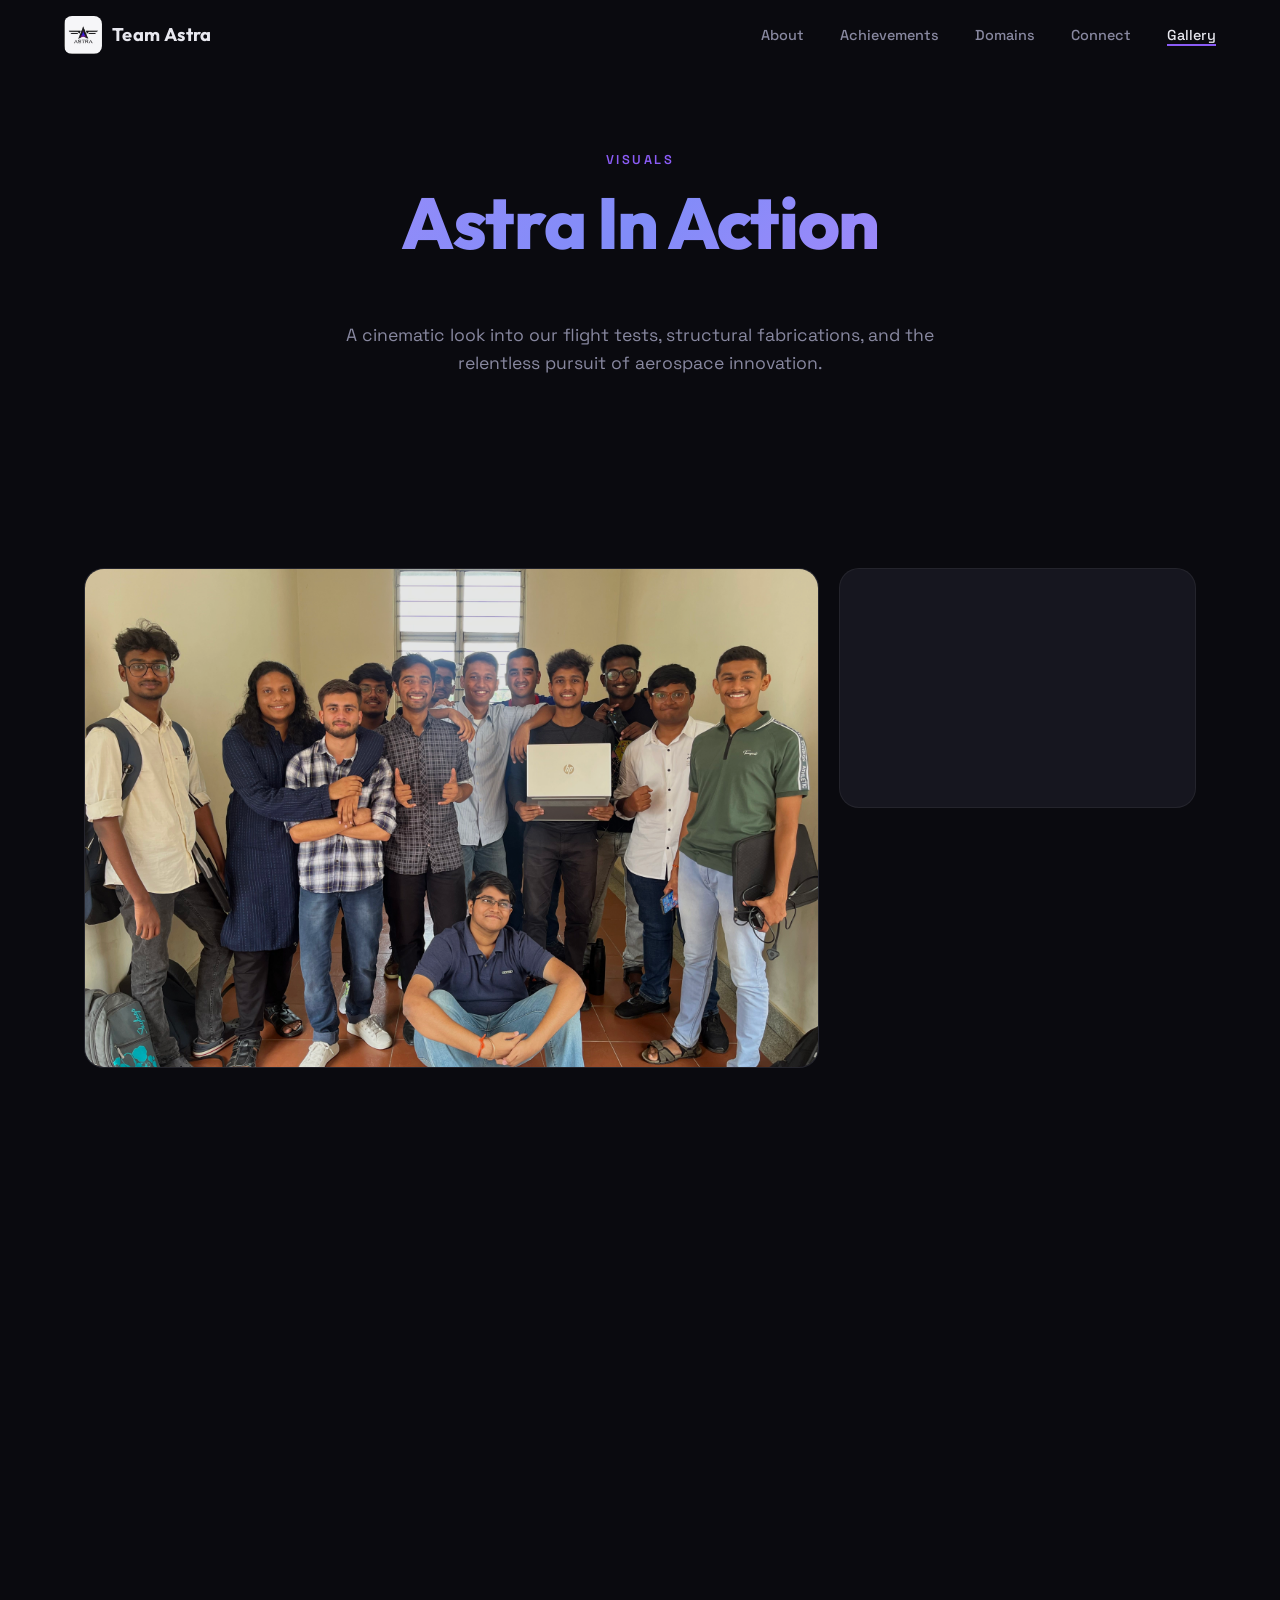
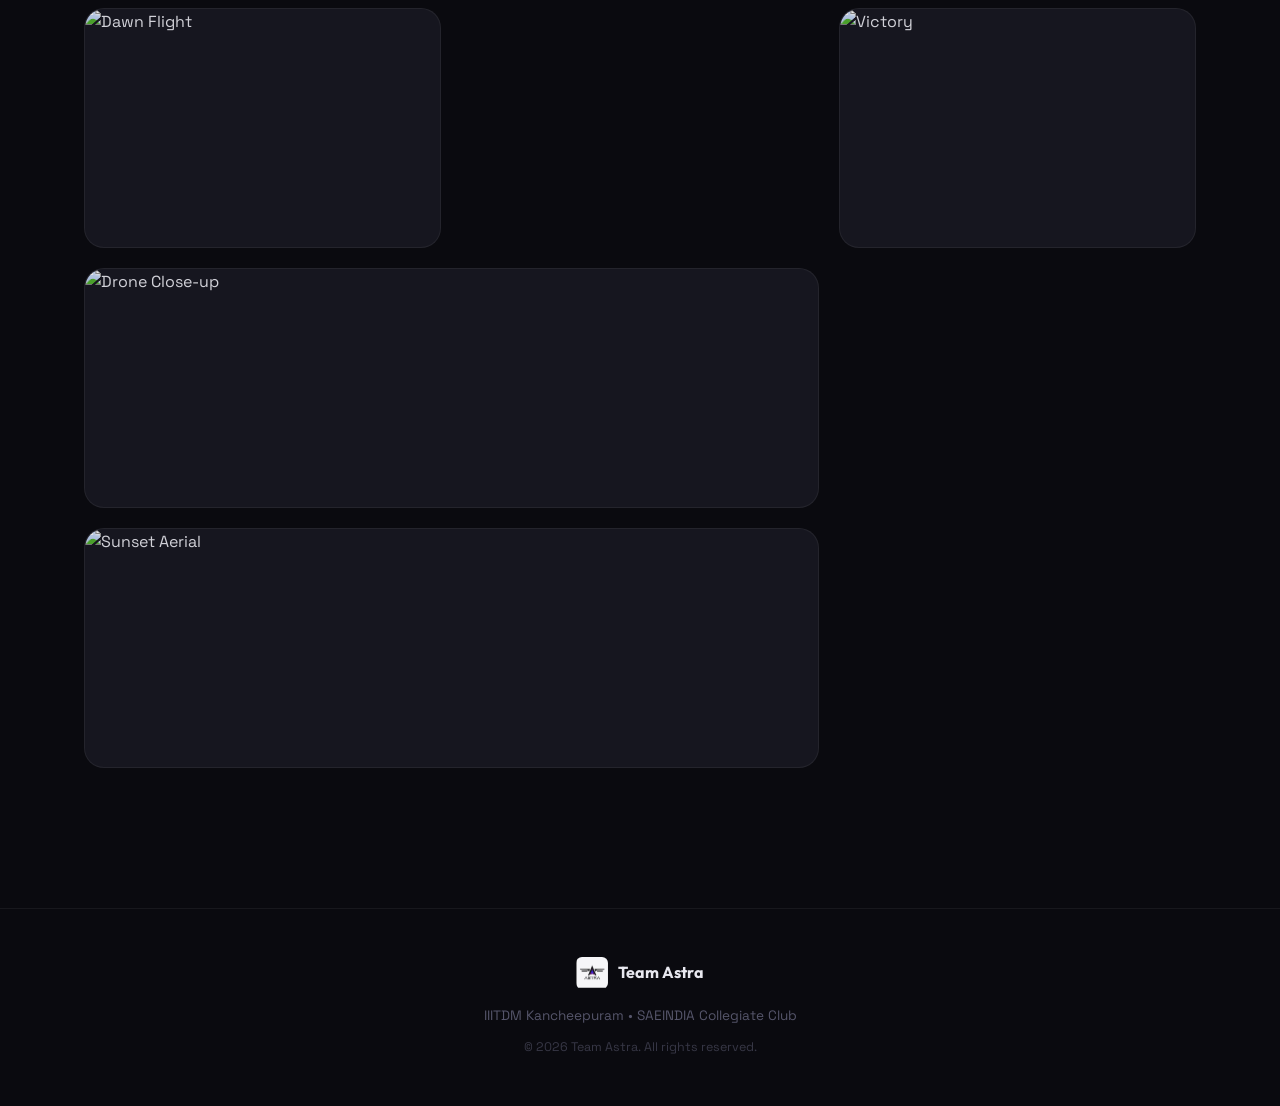
==== gallery.html @ 0d1cd8f7 "Add files via upload" ====
<!DOCTYPE html>
<html lang="en">
<head>
  <meta charset="UTF-8" />
  <meta name="viewport" content="width=device-width, initial-scale=1.0" />
  <title>Team Astra — Gallery</title>
  <link rel="icon" href="Screenshot 2026-04-18 205503.png" type="image/png" />
  <link rel="preconnect" href="https://fonts.googleapis.com" />
  <link rel="preconnect" href="https://fonts.gstatic.com" crossorigin />
  <link href="https://fonts.googleapis.com/css2?family=Outfit:wght@300;400;500;600;700;800;900&family=Space+Grotesk:wght@400;500;600;700&display=swap" rel="stylesheet" />
  <link rel="stylesheet" href="style.css" />
  <style>
    /* Surprising Gallery UI Upgrade */
    .gallery-grid {
        display: grid;
        grid-template-columns: repeat(auto-fill, minmax(280px, 1fr));
        grid-auto-rows: 240px;
        gap: 20px;
        grid-auto-flow: dense;
        padding: 20px;
    }

    .gallery-item {
        position: relative;
        border-radius: 20px;
        overflow: hidden;
        border: 1px solid var(--clr-border);
        background: var(--clr-surface);
        display: block;
        transition: all 0.5s cubic-bezier(0.25, 1, 0.5, 1);
        cursor: pointer;
        transform: perspective(1000px) rotateX(0deg) rotateY(0deg);
        transform-style: preserve-3d;
    }

    .gallery-item:hover {
        transform: perspective(1000px) translateY(-10px) rotateX(2deg) rotateY(-2deg);
        border-color: var(--clr-accent);
        box-shadow: 0 20px 40px rgba(139, 92, 246, 0.3), 0 0 20px rgba(139, 92, 246, 0.2) inset;
        z-index: 10;
    }

    .gallery-item img, .gallery-item video {
        width: 100%;
        height: 100%;
        object-fit: cover;
        transition: transform 0.7s cubic-bezier(0.25, 1, 0.5, 1), filter 0.5s ease;
        filter: brightness(0.9) saturate(1.1);
    }

    .gallery-item:hover img, .gallery-item:hover video {
        transform: scale(1.12);
        filter: brightness(1.1) saturate(1.3);
    }

    .gallery-overlay {
        position: absolute;
        inset: 0;
        background: linear-gradient(to top, rgba(10, 10, 15, 0.9) 0%, rgba(139, 92, 246, 0.4) 40%, transparent 80%);
        opacity: 0;
        transition: opacity 0.4s ease;
        display: flex;
        flex-direction: column;
        justify-content: flex-end;
        padding: 24px;
        pointer-events: none;
    }

    .gallery-item:hover .gallery-overlay {
        opacity: 1;
    }

    .overlay-text {
        color: #fff;
        font-family: var(--ff-heading);
        font-weight: 700;
        font-size: 1.2rem;
        transform: translateY(20px);
        transition: transform 0.4s cubic-bezier(0.25, 1, 0.5, 1);
    }

    .overlay-sub {
        color: var(--clr-accent-3);
        font-size: 0.9rem;
        font-weight: 500;
        transform: translateY(20px);
        transition: transform 0.4s cubic-bezier(0.25, 1, 0.5, 1);
        transition-delay: 0.05s;
    }

    .gallery-item:hover .overlay-text,
    .gallery-item:hover .overlay-sub {
        transform: translateY(0);
    }

    /* Masonry dynamic spans */
    .span-col-2 { grid-column: span 2; }
    .span-row-2 { grid-row: span 2; }
    
    @media (max-width: 768px) {
        .span-col-2 { grid-column: span 1; }
    }
  </style>
</head>
<body>

  <!-- ============ NAVBAR ============ -->
  <nav id="navbar" class="navbar scrolled">
    <div class="nav-inner">
      <a href="index.html#hero" class="nav-logo" id="nav-logo">
        <img src="Screenshot 2026-04-18 205503.png" alt="Team Astra Logo" class="nav-logo-img" />
        <span class="nav-logo-text">Team Astra</span>
      </a>
      <ul class="nav-links" id="nav-links">
        <li><a href="index.html#about" class="nav-link">About</a></li>
        <li><a href="index.html#achievements" class="nav-link">Achievements</a></li>
        <li><a href="index.html#domains" class="nav-link">Domains</a></li>
        <li><a href="index.html#connect" class="nav-link">Connect</a></li>
        <li><a href="gallery.html" class="nav-link" style="color: var(--clr-text); border-bottom: 2px solid var(--clr-accent);">Gallery</a></li>
      </ul>
      <button class="nav-toggle" id="nav-toggle" aria-label="Toggle menu">
        <span></span><span></span><span></span>
      </button>
    </div>
  </nav>

  <!-- ============ GALLERY HEADER ============ -->
  <section class="section" style="padding-top: 150px; background: var(--clr-bg); text-align: center;">
    <div class="container">
      <div class="section-label reveal">Visuals</div>
      <h2 class="section-title reveal" style="font-size: clamp(2.5rem, 6vw, 4.5rem); background: var(--gradient-text); -webkit-background-clip: text; -webkit-text-fill-color: transparent;">Astra In Action</h2>
      <p class="reveal" style="color: var(--clr-text-muted); max-width: 600px; margin: 0 auto 50px; font-size: 1.1rem;">A cinematic look into our flight tests, structural fabrications, and the relentless pursuit of aerospace innovation.</p>
    </div>
  </section>

  <!-- ============ GALLERY GRID ============ -->
  <section class="section gallery" style="padding-top: 0; background: var(--clr-bg); min-height: 50vh;">
    <div class="container">
      <div class="gallery-grid">

        <!-- Media Items with Varied Spans for Masonry Effect -->
        <div class="gallery-item span-col-2 span-row-2 reveal">
            <img src="photos and videos/11.jpg" alt="Team Astra Drone" loading="lazy" />
            <div class="gallery-overlay">
                <span class="overlay-text">Flight Testing</span>
                <span class="overlay-sub">Autonomous Navigation</span>
            </div>
        </div>

        <div class="gallery-item reveal">
            <video src="photos and videos/20231023_120742.mp4" autoplay loop muted playsinline></video>
            <div class="gallery-overlay">
                <span class="overlay-text">Hover Dynamics</span>
                <span class="overlay-sub">Stability Test</span>
            </div>
        </div>

        <div class="gallery-item span-row-2 reveal">
            <img src="photos and videos/20231104_011208.jpg" alt="Fabrication" loading="lazy" />
            <div class="gallery-overlay">
                <span class="overlay-text">Late Night Fabrication</span>
                <span class="overlay-sub">Structural Integrity</span>
            </div>
        </div>

        <div class="gallery-item span-col-2 reveal">
            <img src="photos and videos/20231104_151605.jpg" alt="Pre-Flight" loading="lazy" />
            <div class="gallery-overlay">
                <span class="overlay-text">Pre-Flight Checks</span>
                <span class="overlay-sub">Avionics Calibration</span>
            </div>
        </div>

        <div class="gallery-item reveal">
            <img src="photos and videos/20231104_151922.jpg" alt="Takeoff" loading="lazy" />
            <div class="gallery-overlay">
                <span class="overlay-text">Lift Off</span>
                <span class="overlay-sub">AeroTHON Launch</span>
            </div>
        </div>

        <div class="gallery-item span-row-2 reveal">
            <img src="photos and videos/20231104_152540_001.jpg" alt="Mid-Air" loading="lazy" />
            <div class="gallery-overlay">
                <span class="overlay-text">Aerial Dominance</span>
                <span class="overlay-sub">Payload Delivery</span>
            </div>
        </div>

        <div class="gallery-item reveal">
            <img src="photos and videos/20231105_155848.jpg" alt="Team Work" loading="lazy" />
            <div class="gallery-overlay">
                <span class="overlay-text">The Squad</span>
                <span class="overlay-sub">Debriefing</span>
            </div>
        </div>

        <div class="gallery-item span-col-2 reveal">
            <img src="photos and videos/20231113_202451.jpg" alt="Drone Close-up" loading="lazy" />
            <div class="gallery-overlay">
                <span class="overlay-text">Engineering Precision</span>
                <span class="overlay-sub">Carbon Fiber Chassis</span>
            </div>
        </div>

        <div class="gallery-item reveal">
            <img src="photos and videos/20231118_062647.jpg" alt="Dawn Flight" loading="lazy" />
            <div class="gallery-overlay">
                <span class="overlay-text">Dawn Testing</span>
                <span class="overlay-sub">Pushing Limits</span>
            </div>
        </div>

        <div class="gallery-item span-col-2 reveal">
            <img src="photos and videos/20231118_172200.jpg" alt="Sunset Aerial" loading="lazy" />
            <div class="gallery-overlay">
                <span class="overlay-text">Dusk Flight</span>
                <span class="overlay-sub">Aerodynamic Excellence</span>
            </div>
        </div>

        <div class="gallery-item reveal">
            <img src="photos and videos/20231118_172207.jpg" alt="Victory" loading="lazy" />
            <div class="gallery-overlay">
                <span class="overlay-text">Mission Complete</span>
                <span class="overlay-sub">Team Astra</span>
            </div>
        </div>

      </div>
    </div>
  </section>

  <!-- ============ FOOTER ============ -->
  <footer class="footer" id="footer">
    <div class="container footer-inner">
      <div class="footer-logo">
        <img src="Screenshot 2026-04-18 205503.png" alt="Team Astra Logo" class="footer-logo-img" />
        <span class="footer-logo-text">Team Astra</span>
      </div>
      <p class="footer-text">IIITDM Kancheepuram &bull; SAEINDIA Collegiate Club</p>
      <p class="footer-copy">&copy; 2026 Team Astra. All rights reserved.</p>
    </div>
  </footer>

  <script src="script.js"></script>
</body>
</html>
---- style.css ----
/* ============================================
   Team Astra — Design System & Styles
   ============================================ */

/* === CSS Custom Properties === */
:root {
  /* Core palette — derived from logo's purple/blue gradient */
  --clr-bg:          #0a0a0f;
  --clr-bg-alt:      #111118;
  --clr-surface:     #16161f;
  --clr-surface-2:   #1e1e2a;
  --clr-border:      rgba(255, 255, 255, 0.06);
  --clr-border-hl:   rgba(138, 92, 246, 0.3);

  --clr-text:        #e8e8ef;
  --clr-text-muted:  #8888a0;
  --clr-text-dim:    #55556a;

  --clr-accent:      #8b5cf6;
  --clr-accent-2:    #6366f1;
  --clr-accent-3:    #a78bfa;
  --clr-glow:        rgba(139, 92, 246, 0.15);

  --gradient-main:   linear-gradient(135deg, #6366f1 0%, #8b5cf6 40%, #a855f7 100%);
  --gradient-text:   linear-gradient(135deg, #a78bfa 0%, #818cf8 50%, #c084fc 100%);
  --gradient-card:   linear-gradient(160deg, rgba(139,92,246,0.08) 0%, rgba(99,102,241,0.04) 100%);

  /* Typography */
  --ff-heading: 'Outfit', sans-serif;
  --ff-body:    'Space Grotesk', sans-serif;

  /* Spacing */
  --section-py:  120px;
  --container-w: 1200px;

  /* Motion */
  --ease-out-expo: cubic-bezier(0.16, 1, 0.3, 1);
  --ease-out-quint: cubic-bezier(0.22, 1, 0.36, 1);
}

/* === Reset === */
*, *::before, *::after {
  margin: 0;
  padding: 0;
  box-sizing: border-box;
}

html {
  scroll-behavior: smooth;
  -webkit-font-smoothing: antialiased;
  -moz-osx-font-smoothing: grayscale;
}

body {
  font-family: var(--ff-body);
  background: var(--clr-bg);
  color: var(--clr-text);
  line-height: 1.6;
  overflow-x: hidden;
}

a {
  text-decoration: none;
  color: inherit;
}

ul { list-style: none; }

img { max-width: 100%; display: block; }

.container {
  width: 90%;
  max-width: var(--container-w);
  margin: 0 auto;
}


/* ============================================
   NAVBAR
   ============================================ */
.navbar {
  position: fixed;
  top: 0;
  left: 0;
  width: 100%;
  z-index: 1000;
  padding: 16px 0;
  transition: background 0.4s ease, backdrop-filter 0.4s ease, padding 0.3s ease;
}

.navbar.scrolled {
  background: rgba(10, 10, 15, 0.85);
  backdrop-filter: blur(20px) saturate(1.4);
  -webkit-backdrop-filter: blur(20px) saturate(1.4);
  padding: 10px 0;
  border-bottom: 1px solid var(--clr-border);
}

.nav-inner {
  width: 90%;
  max-width: var(--container-w);
  margin: 0 auto;
  display: flex;
  align-items: center;
  justify-content: space-between;
}

.nav-logo {
  display: flex;
  align-items: center;
  gap: 10px;
}

.nav-logo-img {
  width: 38px;
  height: 38px;
  object-fit: contain;
  border-radius: 8px;
}

.nav-logo-text {
  font-family: var(--ff-heading);
  font-weight: 700;
  font-size: 1.15rem;
  letter-spacing: 0.02em;
}

.nav-links {
  display: flex;
  align-items: center;
  gap: 36px;
}

.nav-link {
  font-size: 0.9rem;
  font-weight: 500;
  color: var(--clr-text-muted);
  position: relative;
  transition: color 0.3s ease;
}

.nav-link:hover {
  color: var(--clr-text);
}

.nav-link::after {
  content: '';
  position: absolute;
  bottom: -4px;
  left: 0;
  width: 0;
  height: 2px;
  background: var(--gradient-main);
  border-radius: 2px;
  transition: width 0.35s var(--ease-out-expo);
}

.nav-link:hover::after {
  width: 100%;
}

/* Mobile toggle */
.nav-toggle {
  display: none;
  flex-direction: column;
  gap: 5px;
  background: none;
  border: none;
  cursor: pointer;
  padding: 4px;
}

.nav-toggle span {
  display: block;
  width: 24px;
  height: 2px;
  background: var(--clr-text);
  border-radius: 2px;
  transition: all 0.3s ease;
}

.nav-toggle.active span:nth-child(1) {
  transform: translateY(7px) rotate(45deg);
}

.nav-toggle.active span:nth-child(2) {
  opacity: 0;
}

.nav-toggle.active span:nth-child(3) {
  transform: translateY(-7px) rotate(-45deg);
}


/* ============================================
   HERO
   ============================================ */
.hero {
  position: relative;
  min-height: 100vh;
  display: flex;
  align-items: center;
  justify-content: center;
  text-align: center;
  overflow: hidden;
  background: url('drone-bg.png') center center / cover no-repeat;
}

.hero::before {
  content: '';
  position: absolute;
  inset: 0;
  background: radial-gradient(ellipse at 50% 40%, rgba(139,92,246,0.12) 0%, transparent 55%),
              linear-gradient(to bottom, rgba(10,10,15,0.45) 0%, rgba(10,10,15,0.8) 70%, var(--clr-bg) 100%);
  z-index: 1;
}

.hero-particles {
  position: absolute;
  inset: 0;
  pointer-events: none;
}

.hero-content {
  position: relative;
  z-index: 2;
  display: flex;
  flex-direction: column;
  align-items: center;
  gap: 16px;
  padding: 0 20px;
}

.hero-logo {
  width: 140px;
  height: 140px;
  object-fit: contain;
  border-radius: 20px;
  animation: floatLogo 6s ease-in-out infinite;
  filter: drop-shadow(0 0 40px rgba(139,92,246,0.25));
}

@keyframes floatLogo {
  0%, 100% { transform: translateY(0); }
  50%      { transform: translateY(-14px); }
}

.hero-title {
  font-family: var(--ff-heading);
  font-size: clamp(3.2rem, 8vw, 7rem);
  font-weight: 900;
  line-height: 1.05;
  letter-spacing: -0.03em;
}

.hero-title-line {
  display: block;
  color: var(--clr-text);
}

.hero-title-gradient {
  background: var(--gradient-text);
  -webkit-background-clip: text;
  -webkit-text-fill-color: transparent;
  background-clip: text;
}

.hero-subtitle {
  font-size: 1.05rem;
  font-weight: 500;
  color: var(--clr-text-muted);
  letter-spacing: 0.15em;
  text-transform: uppercase;
  margin-top: 4px;
}

.hero-tagline {
  font-size: 1.2rem;
  color: var(--clr-text-muted);
  max-width: 480px;
  margin-top: 8px;
}

.hero-cta {
  display: inline-flex;
  align-items: center;
  gap: 8px;
  margin-top: 24px;
  padding: 14px 32px;
  font-family: var(--ff-body);
  font-size: 0.95rem;
  font-weight: 600;
  color: #fff;
  background: var(--gradient-main);
  border-radius: 50px;
  transition: transform 0.3s var(--ease-out-expo), box-shadow 0.3s ease;
  box-shadow: 0 4px 24px rgba(139,92,246,0.25);
}

.hero-cta:hover {
  transform: translateY(-2px) scale(1.03);
  box-shadow: 0 8px 40px rgba(139,92,246,0.35);
}

.hero-scroll-indicator {
  position: absolute;
  bottom: 36px;
  left: 50%;
  transform: translateX(-50%);
  z-index: 2;
}

.scroll-line {
  width: 2px;
  height: 48px;
  background: linear-gradient(to bottom, var(--clr-accent), transparent);
  border-radius: 2px;
  animation: scrollPulse 2s ease-in-out infinite;
}

@keyframes scrollPulse {
  0%, 100% { opacity: 0.3; transform: scaleY(1); }
  50%      { opacity: 1; transform: scaleY(1.15); }
}


/* ============================================
   SECTIONS — Generic
   ============================================ */
.section {
  padding: var(--section-py) 0;
  position: relative;
}

.section-label {
  font-size: 0.8rem;
  font-weight: 600;
  color: var(--clr-accent);
  text-transform: uppercase;
  letter-spacing: 0.2em;
  margin-bottom: 12px;
}

.section-title {
  font-family: var(--ff-heading);
  font-size: clamp(2rem, 4vw, 3.2rem);
  font-weight: 800;
  letter-spacing: -0.02em;
  margin-bottom: 56px;
  line-height: 1.15;
}


/* ============================================
   ABOUT
   ============================================ */
.about {
  background: var(--clr-bg);
}

.about-grid {
  display: grid;
  grid-template-columns: 1.2fr 0.8fr;
  gap: 64px;
  align-items: start;
}

.about-text p {
  color: var(--clr-text-muted);
  font-size: 1.05rem;
  line-height: 1.8;
  margin-bottom: 20px;
}

.about-text strong {
  color: var(--clr-accent-3);
  font-weight: 600;
}

.about-stats {
  display: grid;
  grid-template-columns: 1fr 1fr;
  gap: 20px;
}

.stat-card {
  background: var(--gradient-card);
  border: 1px solid var(--clr-border);
  border-radius: 16px;
  padding: 28px 24px;
  text-align: center;
  transition: border-color 0.3s ease, transform 0.3s var(--ease-out-expo);
}

.stat-card:hover {
  border-color: var(--clr-border-hl);
  transform: translateY(-4px);
}

.stat-number {
  font-family: var(--ff-heading);
  font-size: 2.6rem;
  font-weight: 800;
  background: var(--gradient-text);
  -webkit-background-clip: text;
  -webkit-text-fill-color: transparent;
  background-clip: text;
  display: inline;
}

.stat-suffix {
  font-family: var(--ff-heading);
  font-size: 2rem;
  font-weight: 700;
  background: var(--gradient-text);
  -webkit-background-clip: text;
  -webkit-text-fill-color: transparent;
  background-clip: text;
}

.stat-label {
  display: block;
  font-size: 0.82rem;
  color: var(--clr-text-dim);
  margin-top: 8px;
  font-weight: 500;
}


/* ============================================
   ACHIEVEMENTS — Timeline
   ============================================ */
.achievements {
  background: var(--clr-bg-alt);
}

.milestone-category {
  font-family: var(--ff-heading);
  font-size: 1.3rem;
  font-weight: 700;
  color: var(--clr-text);
  margin-bottom: 28px;
  margin-top: 56px;
  display: flex;
  align-items: center;
  gap: 12px;
  padding-bottom: 14px;
  border-bottom: 1px solid var(--clr-border);
}

.milestone-category:first-of-type {
  margin-top: 0;
}

.milestone-category-dot {
  display: inline-block;
  width: 10px;
  height: 10px;
  border-radius: 50%;
  background: var(--gradient-main);
  flex-shrink: 0;
  box-shadow: 0 0 8px rgba(139,92,246,0.4);
}

.timeline {
  position: relative;
  padding-left: 40px;
}

.timeline::before {
  content: '';
  position: absolute;
  top: 0;
  left: 15px;
  width: 2px;
  height: 100%;
  background: linear-gradient(to bottom, var(--clr-accent), var(--clr-accent-2), transparent);
  border-radius: 2px;
}

.timeline-item {
  position: relative;
  margin-bottom: 40px;
  opacity: 0;
  transform: translateX(-20px);
  transition: opacity 0.6s var(--ease-out-expo), transform 0.6s var(--ease-out-expo);
}

.timeline-item.visible {
  opacity: 1;
  transform: translateX(0);
}

.timeline-dot {
  position: absolute;
  left: -33px;
  top: 24px;
  width: 12px;
  height: 12px;
  border-radius: 50%;
  background: var(--clr-accent);
  border: 3px solid var(--clr-bg-alt);
  box-shadow: 0 0 0 3px rgba(139,92,246,0.3);
}

.timeline-card {
  background: var(--clr-surface);
  border: 1px solid var(--clr-border);
  border-radius: 16px;
  padding: 32px;
  transition: border-color 0.3s ease, box-shadow 0.3s ease;
}

.timeline-card:hover {
  border-color: var(--clr-border-hl);
  box-shadow: 0 8px 40px rgba(139,92,246,0.08);
}

.timeline-year {
  display: inline-block;
  font-family: var(--ff-heading);
  font-size: 0.75rem;
  font-weight: 700;
  color: var(--clr-accent);
  text-transform: uppercase;
  letter-spacing: 0.15em;
  margin-bottom: 8px;
}

.timeline-heading {
  font-family: var(--ff-heading);
  font-size: 1.25rem;
  font-weight: 700;
  margin-bottom: 10px;
}

.timeline-desc {
  color: var(--clr-text-muted);
  font-size: 0.95rem;
  line-height: 1.7;
  margin-bottom: 16px;
}

.timeline-badge {
  display: inline-block;
  padding: 5px 14px;
  font-size: 0.75rem;
  font-weight: 600;
  color: var(--clr-accent-3);
  background: rgba(139,92,246,0.1);
  border: 1px solid rgba(139,92,246,0.2);
  border-radius: 50px;
}


/* ============================================
   DOMAINS
   ============================================ */
.domains {
  background: var(--clr-bg);
}

.domains-grid {
  display: grid;
  grid-template-columns: repeat(4, 1fr);
  gap: 24px;
}

.domain-card {
  background: var(--clr-surface);
  border: 1px solid var(--clr-border);
  border-radius: 20px;
  padding: 36px 28px;
  transition: border-color 0.3s ease, transform 0.4s var(--ease-out-expo), box-shadow 0.3s ease;
  position: relative;
  overflow: hidden;
}

.domain-card::before {
  content: '';
  position: absolute;
  top: 0;
  left: 0;
  right: 0;
  height: 3px;
  background: var(--gradient-main);
  opacity: 0;
  transition: opacity 0.3s ease;
}

.domain-card:hover {
  border-color: var(--clr-border-hl);
  transform: translateY(-6px);
  box-shadow: 0 16px 48px rgba(139,92,246,0.1);
}

.domain-card:hover::before {
  opacity: 1;
}

.domain-icon {
  width: 48px;
  height: 48px;
  color: var(--clr-accent);
  margin-bottom: 20px;
}

.domain-title {
  font-family: var(--ff-heading);
  font-size: 1.15rem;
  font-weight: 700;
  margin-bottom: 10px;
}

.domain-desc {
  font-size: 0.9rem;
  color: var(--clr-text-muted);
  line-height: 1.7;
}


/* ============================================
   CONNECT / SOCIAL
   ============================================ */
.connect {
  background: var(--clr-bg-alt);
  text-align: center;
}

.connect-subtitle {
  font-size: 1.1rem;
  color: var(--clr-text-muted);
  max-width: 560px;
  margin: -36px auto 48px;
  line-height: 1.7;
}

.social-grid {
  display: flex;
  justify-content: center;
  gap: 28px;
  flex-wrap: wrap;
}

.social-card {
  display: flex;
  align-items: center;
  gap: 16px;
  padding: 24px 36px;
  border-radius: 16px;
  border: 1px solid var(--clr-border);
  background: var(--clr-surface);
  min-width: 300px;
  transition: border-color 0.3s ease, transform 0.35s var(--ease-out-expo), box-shadow 0.3s ease;
  text-align: left;
}

.social-card:hover {
  transform: translateY(-4px);
  box-shadow: 0 12px 40px rgba(0,0,0,0.3);
}

.social-instagram:hover {
  border-color: #e1306c;
  box-shadow: 0 12px 40px rgba(225,48,108,0.15);
}

.social-linkedin:hover {
  border-color: #0a66c2;
  box-shadow: 0 12px 40px rgba(10,102,194,0.15);
}

.social-icon {
  width: 36px;
  height: 36px;
  flex-shrink: 0;
  color: var(--clr-text-muted);
  transition: color 0.3s ease;
}

.social-instagram:hover .social-icon { color: #e1306c; }
.social-linkedin:hover .social-icon  { color: #0a66c2; }

.social-name {
  font-family: var(--ff-heading);
  font-weight: 700;
  font-size: 1.05rem;
}

.social-handle {
  font-size: 0.85rem;
  color: var(--clr-text-dim);
}

.social-arrow {
  margin-left: auto;
  font-size: 1.3rem;
  color: var(--clr-text-dim);
  transition: transform 0.3s ease, color 0.3s ease;
}

.social-card:hover .social-arrow {
  transform: translateX(4px);
  color: var(--clr-text);
}


/* ============================================
   FOOTER
   ============================================ */
.footer {
  padding: 48px 0;
  border-top: 1px solid var(--clr-border);
  background: var(--clr-bg);
}

.footer-inner {
  text-align: center;
  display: flex;
  flex-direction: column;
  align-items: center;
  gap: 12px;
}

.footer-logo {
  display: flex;
  align-items: center;
  gap: 10px;
  margin-bottom: 4px;
}

.footer-logo-img {
  width: 32px;
  height: 32px;
  object-fit: contain;
  border-radius: 6px;
}

.footer-logo-text {
  font-family: var(--ff-heading);
  font-weight: 700;
  font-size: 1rem;
}

.footer-text {
  font-size: 0.85rem;
  color: var(--clr-text-dim);
}

.footer-copy {
  font-size: 0.78rem;
  color: var(--clr-text-dim);
  opacity: 0.6;
}


/* ============================================
   ANIMATIONS — Intersection Observer Reveals
   ============================================ */
.reveal {
  opacity: 0;
  transform: translateY(30px);
  transition: opacity 0.7s var(--ease-out-expo), transform 0.7s var(--ease-out-expo);
}

.reveal.visible {
  opacity: 1;
  transform: translateY(0);
}

/* stagger children */
.reveal-stagger > * {
  opacity: 0;
  transform: translateY(24px);
  transition: opacity 0.6s var(--ease-out-expo), transform 0.6s var(--ease-out-expo);
}

.reveal-stagger.visible > *:nth-child(1) { transition-delay: 0.05s; }
.reveal-stagger.visible > *:nth-child(2) { transition-delay: 0.12s; }
.reveal-stagger.visible > *:nth-child(3) { transition-delay: 0.19s; }
.reveal-stagger.visible > *:nth-child(4) { transition-delay: 0.26s; }

.reveal-stagger.visible > * {
  opacity: 1;
  transform: translateY(0);
}


/* ============================================
   RESPONSIVE
   ============================================ */
@media (max-width: 1024px) {
  .domains-grid {
    grid-template-columns: repeat(2, 1fr);
  }
}

@media (max-width: 768px) {
  :root {
    --section-py: 80px;
  }

  .nav-links {
    position: fixed;
    top: 0;
    right: -100%;
    width: 280px;
    height: 100vh;
    background: rgba(16, 16, 24, 0.98);
    backdrop-filter: blur(24px);
    flex-direction: column;
    justify-content: center;
    gap: 32px;
    transition: right 0.4s var(--ease-out-expo);
    border-left: 1px solid var(--clr-border);
  }

  .nav-links.open {
    right: 0;
  }

  .nav-link {
    font-size: 1.1rem;
  }

  .nav-toggle {
    display: flex;
    z-index: 1001;
  }

  .about-grid {
    grid-template-columns: 1fr;
    gap: 40px;
  }

  .domains-grid {
    grid-template-columns: 1fr;
  }

  .hero-logo {
    width: 100px;
    height: 100px;
  }

  .social-card {
    min-width: auto;
    width: 100%;
  }

  .social-grid {
    flex-direction: column;
    align-items: stretch;
  }
}

@media (max-width: 480px) {
  .hero-title {
    font-size: 2.8rem;
  }

  .about-stats {
    grid-template-columns: 1fr 1fr;
    gap: 12px;
  }

  .stat-card {
    padding: 20px 16px;
  }

  .stat-number {
    font-size: 2rem;
  }
}
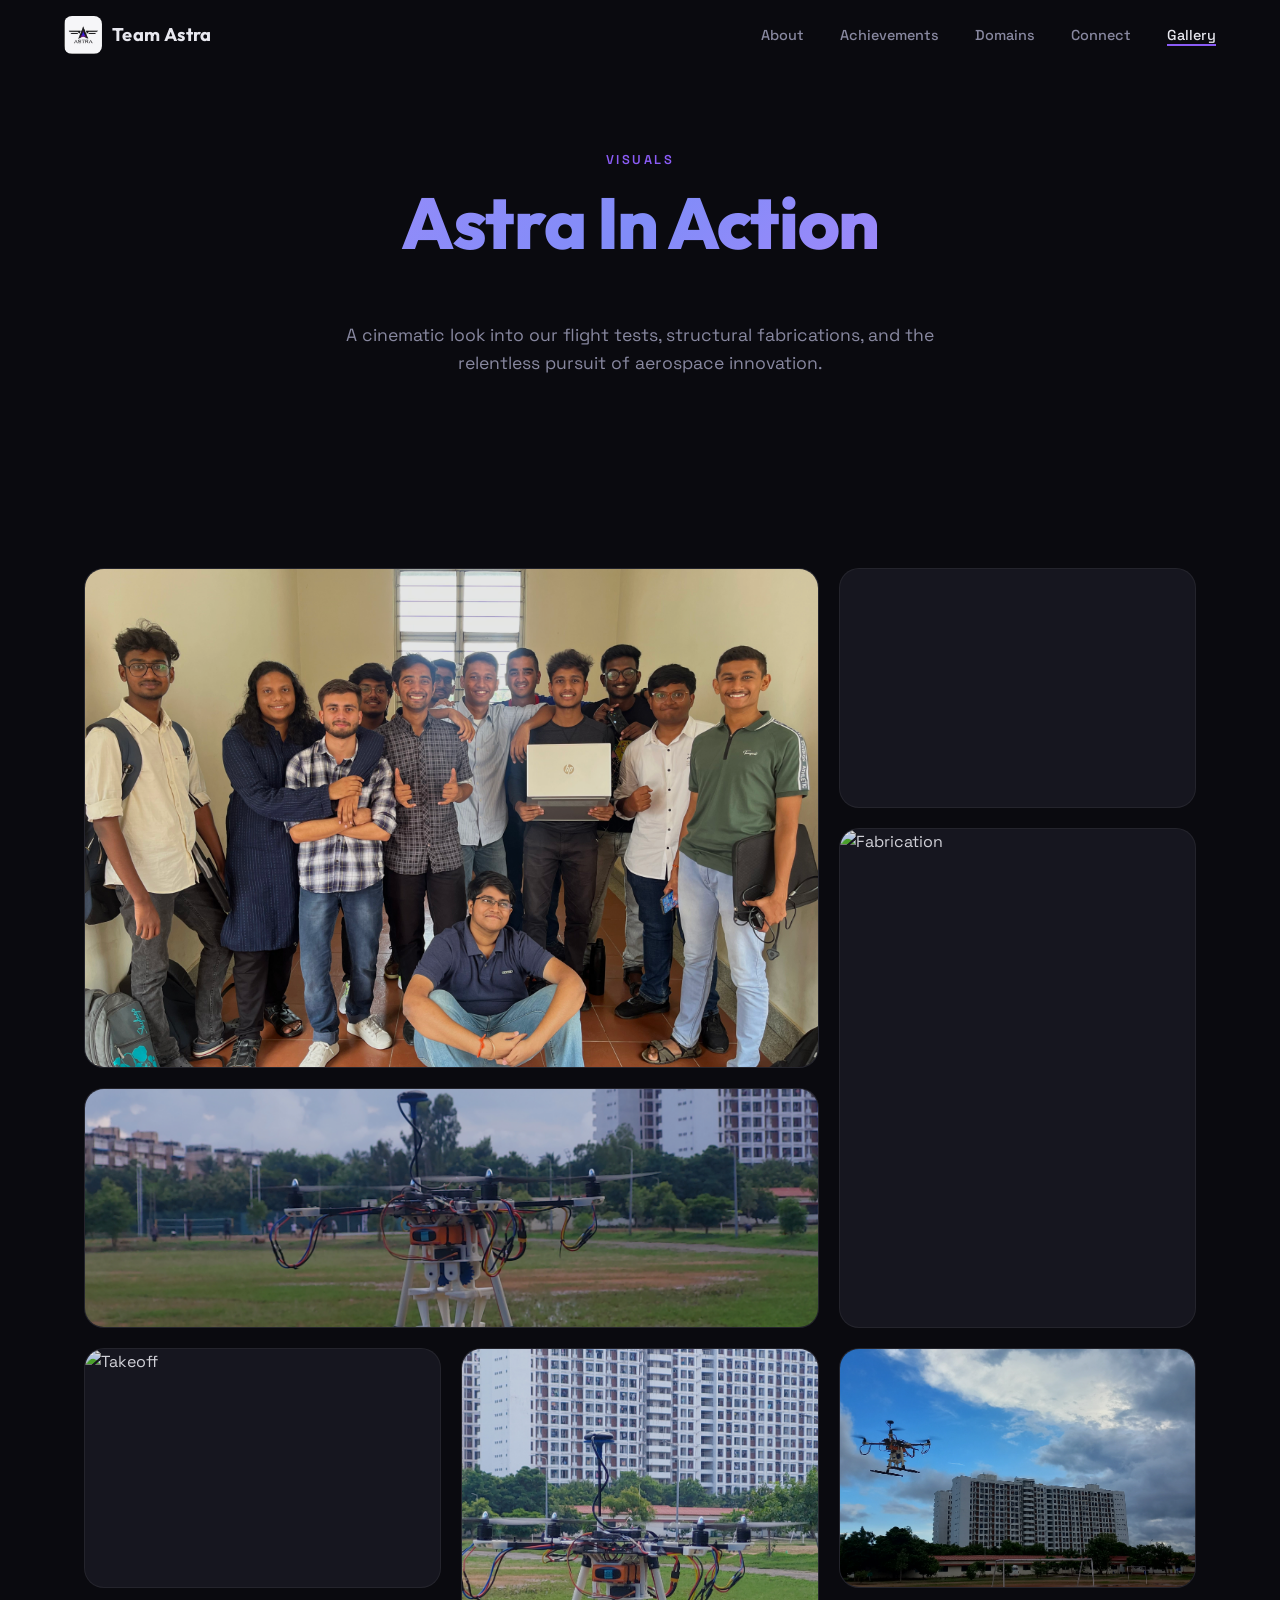
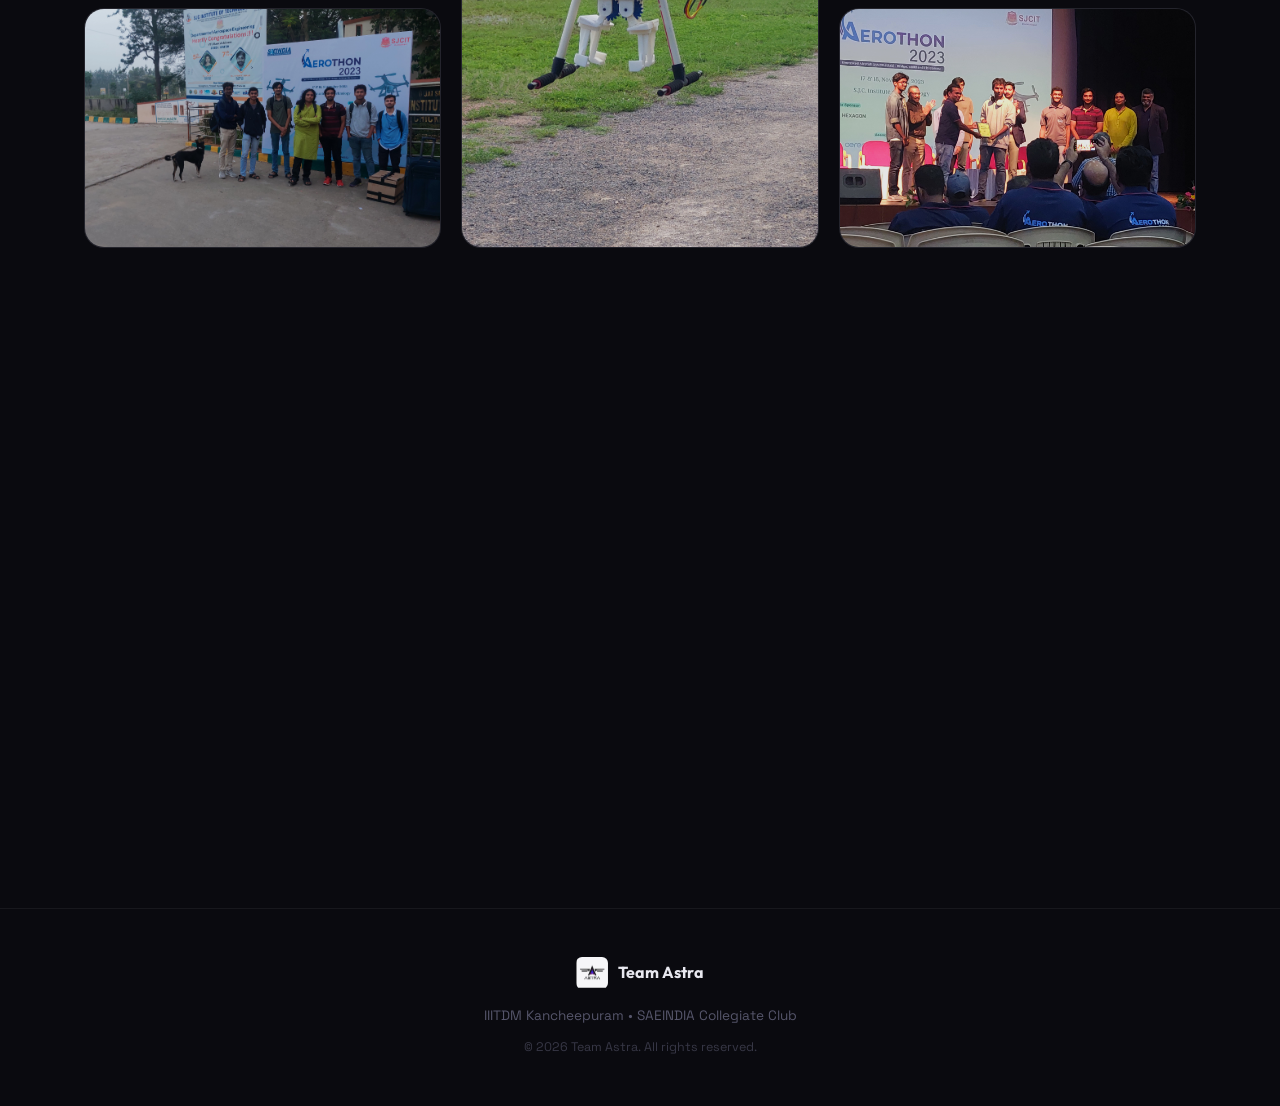
==== commit 62ba2bd4: "Update gallery.html" ====
--- a/gallery.html
+++ b/gallery.html
@@ -148,7 +148,7 @@
         </div>
 
         <div class="gallery-item reveal">
-            <video src="photos and videos/20231023_120742.mp4" autoplay loop muted playsinline></video>
+            <video src="photos and videos/20231118_172207.jpg" autoplay loop muted playsinline></video>
             <div class="gallery-overlay">
                 <span class="overlay-text">Hover Dynamics</span>
                 <span class="overlay-sub">Stability Test</span>
